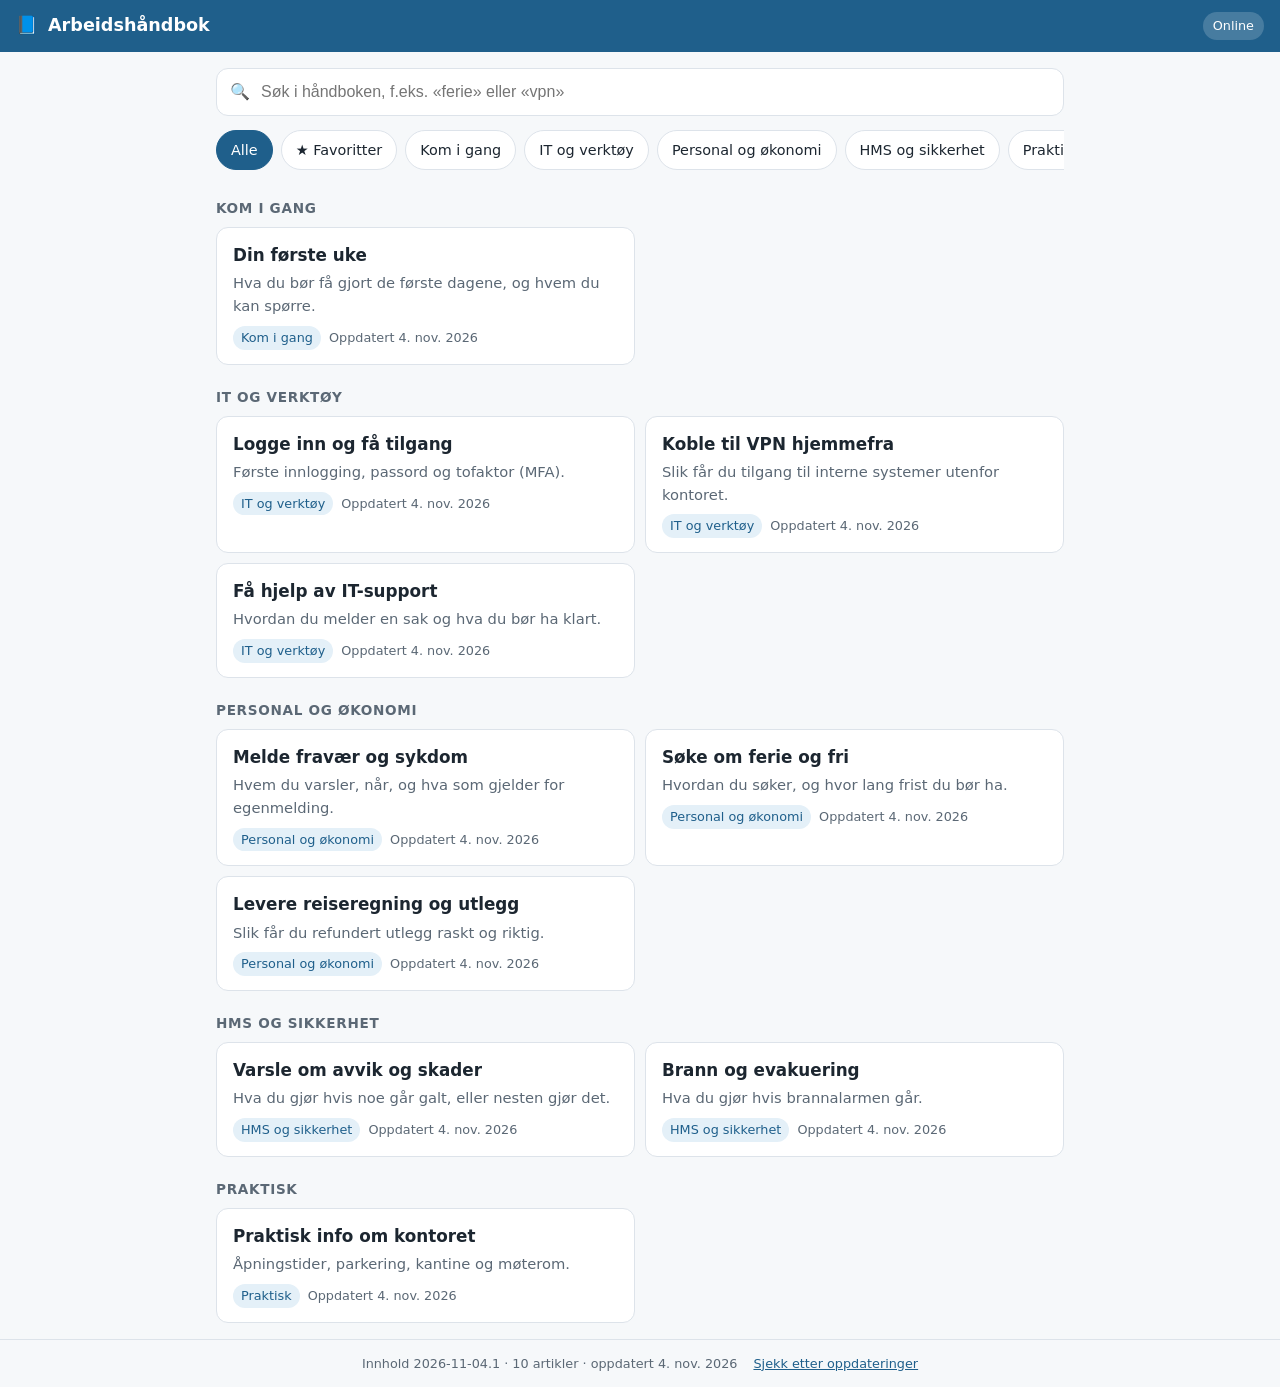
==== index.html @ 51c4134b "Add files via upload" ====
<!doctype html>
<html lang="nb">
<head>
  <meta charset="utf-8">
  <meta name="viewport" content="width=device-width, initial-scale=1, viewport-fit=cover">
  <title>Arbeidshåndbok</title>
  <meta name="description" content="Oppslagsverk for nyansatte – fungerer også uten nett.">
  <meta name="theme-color" content="#1f5f8b">
  <link rel="manifest" href="manifest.webmanifest">
  <link rel="icon" href="icons/icon-192.png">
  <link rel="apple-touch-icon" href="icons/icon-192.png">
  <link rel="stylesheet" href="style.css">
</head>
<body>
  <header class="topbar">
    <a class="brand" href="#/" aria-label="Til forsiden">
      <span class="logo" aria-hidden="true">📘</span>
      <span>Arbeidshåndbok</span>
    </a>
    <div class="status" id="status" role="status" aria-live="polite"></div>
  </header>

  <main id="app" tabindex="-1"></main>

  <div class="toast" id="toast" role="status" aria-live="polite" hidden></div>

  <footer class="footer">
    <span id="meta"></span>
    <button id="installBtn" class="link" hidden>Installer som app</button>
    <button id="refreshBtn" class="link">Sjekk etter oppdateringer</button>
  </footer>

  <script src="md.js"></script>
  <script src="app.js"></script>
</body>
</html>
---- style.css ----
:root {
  --bg: #f6f8fa;
  --surface: #ffffff;
  --text: #1c2630;
  --muted: #5b6875;
  --border: #dde3ea;
  --accent: #1f5f8b;
  --accent-text: #ffffff;
  --accent-soft: #e4f0f8;
  --good: #2b7a4b;
  --warn: #b4540a;
  --radius: 12px;
  --maxw: 880px;
}
@media (prefers-color-scheme: dark) {
  :root {
    --bg: #12171c;
    --surface: #1b232b;
    --text: #e8edf2;
    --muted: #9aa8b6;
    --border: #2d3843;
    --accent: #6db3e0;
    --accent-text: #0d1a24;
    --accent-soft: #1f3345;
    --good: #66c28a;
    --warn: #f0a15c;
  }
}
* { box-sizing: border-box; }
html { -webkit-text-size-adjust: 100%; }
body {
  margin: 0;
  font: 16px/1.55 system-ui, -apple-system, "Segoe UI", Roboto, sans-serif;
  background: var(--bg);
  color: var(--text);
  min-height: 100vh;
  display: flex;
  flex-direction: column;
  padding-left: env(safe-area-inset-left);
  padding-right: env(safe-area-inset-right);
}
a { color: var(--accent); }
button { font: inherit; color: inherit; cursor: pointer; }
:focus-visible { outline: 3px solid var(--accent); outline-offset: 2px; border-radius: 6px; }

.topbar {
  position: sticky; top: 0; z-index: 10;
  display: flex; align-items: center; justify-content: space-between; gap: 12px;
  padding: 12px 16px;
  padding-top: calc(12px + env(safe-area-inset-top));
  background: var(--accent);
  color: var(--accent-text);
}
.brand { display: flex; align-items: center; gap: 10px; color: inherit; text-decoration: none; font-weight: 700; font-size: 1.1rem; }
.status { font-size: .8rem; padding: 4px 10px; border-radius: 999px; background: rgba(255,255,255,.18); white-space: nowrap; }
.status[data-state="offline"] { background: rgba(0,0,0,.25); }

main { width: 100%; max-width: var(--maxw); margin: 0 auto; padding: 16px; flex: 1; }
main:focus { outline: none; }

.search { position: relative; margin-bottom: 14px; }
.search input {
  width: 100%; padding: 14px 16px 14px 44px; font-size: 1rem;
  border: 1px solid var(--border); border-radius: var(--radius);
  background: var(--surface); color: var(--text);
}
.search::before { content: "🔍"; position: absolute; left: 14px; top: 50%; transform: translateY(-50%); }

.chips { display: flex; gap: 8px; overflow-x: auto; padding-bottom: 6px; margin-bottom: 14px; scrollbar-width: thin; }
.chip {
  flex: 0 0 auto; padding: 8px 14px; border-radius: 999px;
  border: 1px solid var(--border); background: var(--surface); font-size: .9rem;
}
.chip[aria-pressed="true"] { background: var(--accent); color: var(--accent-text); border-color: var(--accent); }

h1 { font-size: 1.5rem; line-height: 1.25; margin: 8px 0 12px; }
h2 { font-size: 1.15rem; margin: 22px 0 8px; }
h3 { font-size: 1rem; margin: 18px 0 6px; }
.section-title { font-size: .85rem; text-transform: uppercase; letter-spacing: .05em; color: var(--muted); margin: 22px 0 8px; }

.cards { display: grid; gap: 10px; grid-template-columns: 1fr; }
@media (min-width: 640px) { .cards { grid-template-columns: 1fr 1fr; } }
.card {
  display: block; text-decoration: none; color: inherit;
  background: var(--surface); border: 1px solid var(--border); border-radius: var(--radius);
  padding: 14px 16px;
}
.card:hover { border-color: var(--accent); }
.card h3 { margin: 0 0 4px; font-size: 1.05rem; }
.card p { margin: 0; color: var(--muted); font-size: .92rem; }
.meta { display: flex; flex-wrap: wrap; gap: 8px; align-items: center; font-size: .8rem; color: var(--muted); margin-top: 8px; }
.tag { background: var(--accent-soft); color: var(--accent); padding: 2px 8px; border-radius: 999px; }
.badge-new { background: var(--good); color: #fff; padding: 2px 8px; border-radius: 999px; font-size: .75rem; }
.star { color: #d9a400; }

.article { background: var(--surface); border: 1px solid var(--border); border-radius: var(--radius); padding: 18px 18px 22px; }
.article-actions { display: flex; gap: 8px; flex-wrap: wrap; margin: 10px 0 4px; }
.btn { padding: 9px 14px; border-radius: 10px; border: 1px solid var(--border); background: var(--surface); }
.btn.primary { background: var(--accent); color: var(--accent-text); border-color: var(--accent); }
.back { display: inline-block; margin-bottom: 8px; text-decoration: none; }

.article ol, .article ul { padding-left: 1.4rem; }
.article li { margin: 4px 0; }
.article blockquote {
  margin: 12px 0; padding: 10px 14px; border-left: 4px solid var(--accent);
  background: var(--accent-soft); border-radius: 0 8px 8px 0;
}
.article blockquote.warn { border-left-color: var(--warn); }
.article code { background: var(--accent-soft); padding: 1px 6px; border-radius: 4px; font-size: .92em; }
.article table { border-collapse: collapse; width: 100%; margin: 12px 0; font-size: .95rem; display: block; overflow-x: auto; }
.article th, .article td { border: 1px solid var(--border); padding: 6px 10px; text-align: left; }
.article th { background: var(--accent-soft); }

.empty { text-align: center; color: var(--muted); padding: 36px 12px; }

.footer {
  display: flex; flex-wrap: wrap; gap: 8px 16px; align-items: center; justify-content: center;
  padding: 14px 16px calc(14px + env(safe-area-inset-bottom));
  font-size: .8rem; color: var(--muted); border-top: 1px solid var(--border);
}
.link { background: none; border: none; color: var(--accent); text-decoration: underline; padding: 0; font-size: .8rem; }

.toast {
  position: fixed; left: 50%; bottom: calc(24px + env(safe-area-inset-bottom)); transform: translateX(-50%);
  background: var(--text); color: var(--bg); padding: 10px 16px; border-radius: 10px; font-size: .9rem;
  max-width: calc(100% - 32px); z-index: 20; box-shadow: 0 4px 16px rgba(0,0,0,.25);
}
.toast[hidden] { display: none; }

@media print {
  .topbar, .footer, .article-actions, .back, .toast { display: none !important; }
  body { background: #fff; color: #000; }
  .article { border: none; padding: 0; }
}
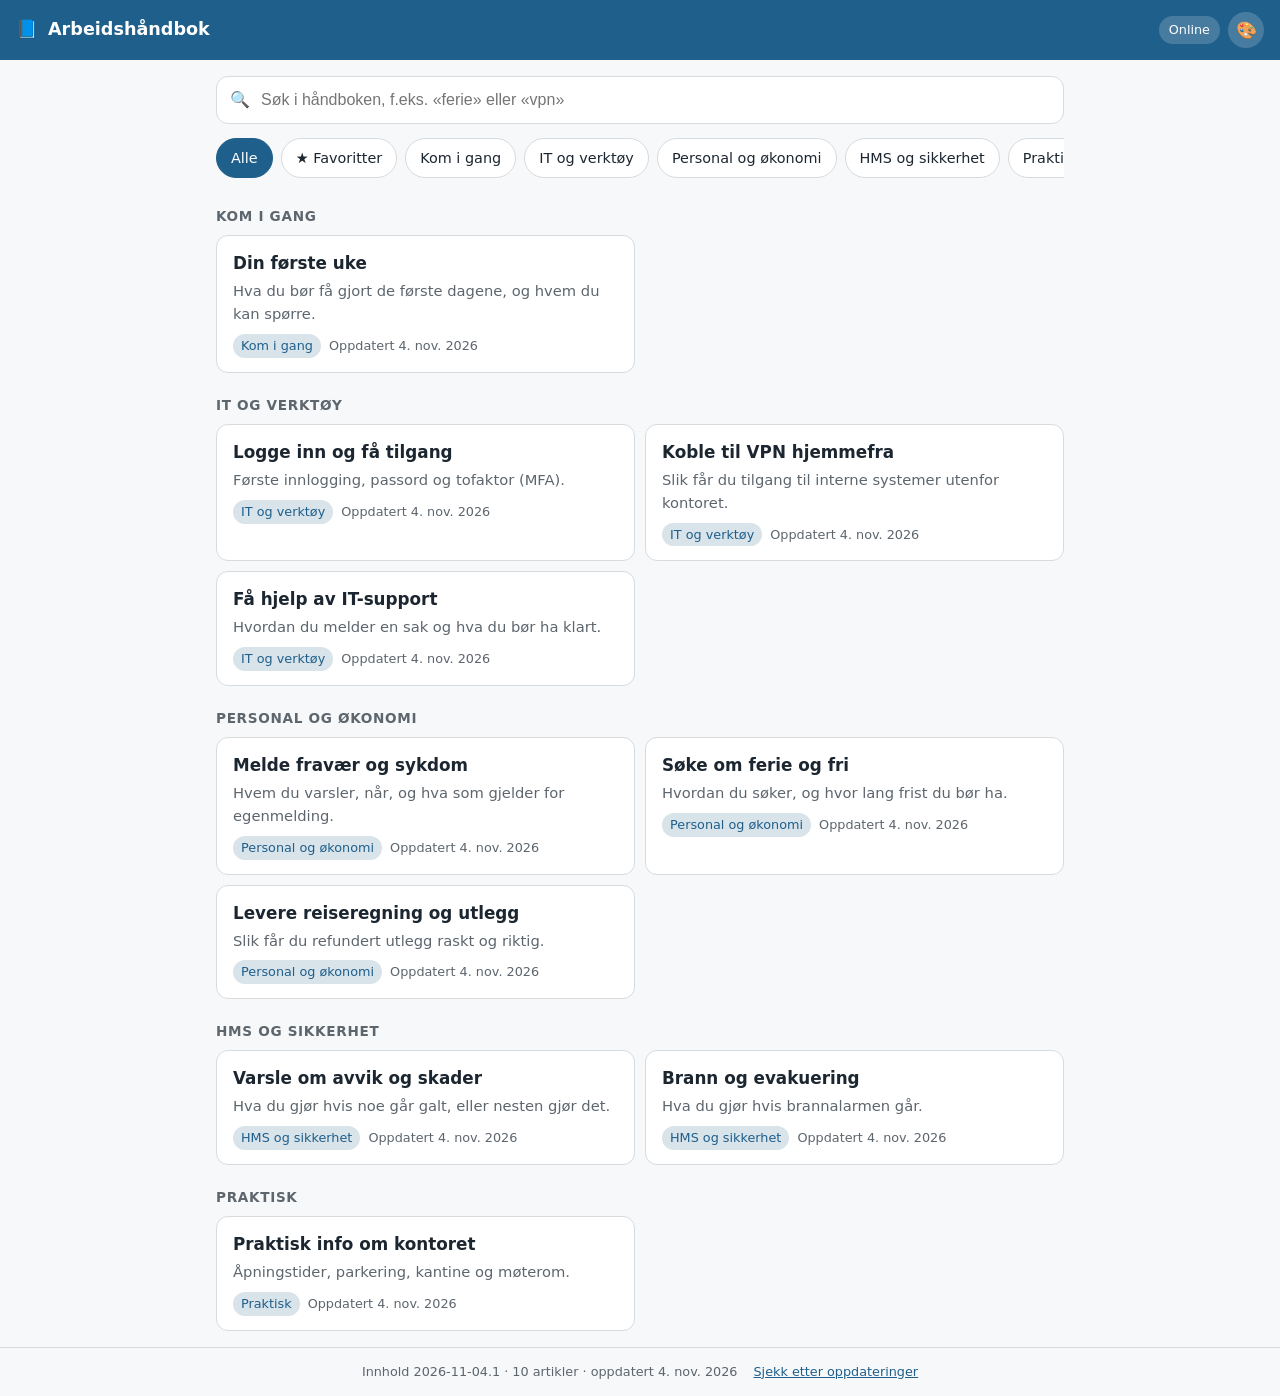
==== commit 9b03c56c: "Add files via upload" ====
--- a/index.html
+++ b/index.html
@@ -10,14 +10,18 @@
   <link rel="icon" href="icons/icon-192.png">
   <link rel="apple-touch-icon" href="icons/icon-192.png">
   <link rel="stylesheet" href="style.css">
+  <script src="theme.js"></script>
 </head>
 <body>
   <header class="topbar">
     <a class="brand" href="#/" aria-label="Til forsiden">
-      <span class="logo" aria-hidden="true">📘</span>
-      <span>Arbeidshåndbok</span>
+      <span class="logo" id="brandLogo" aria-hidden="true">📘</span>
+      <span id="brandName">Arbeidshåndbok</span>
     </a>
-    <div class="status" id="status" role="status" aria-live="polite"></div>
+    <div class="topright">
+      <div class="status" id="status" role="status" aria-live="polite"></div>
+      <button type="button" class="iconbtn" id="themeBtn" aria-label="Utseende: lyst/mørkt og tema" title="Utseende">🎨</button>
+    </div>
   </header>
 
   <main id="app" tabindex="-1"></main>
--- a/style.css
+++ b/style.css
@@ -132,3 +132,29 @@
   body { background: #fff; color: #000; }
   .article { border: none; padding: 0; }
 }
+
+/* Bilder i artikler */
+.article figure { margin: 16px 0; }
+.article img { display: block; max-width: 100%; height: auto; border-radius: 8px; border: 1px solid var(--border); background: var(--accent-soft); }
+.article figcaption { font-size: .85rem; color: var(--muted); margin-top: 6px; }
+
+/* Klikkbare områder i bilder */
+.imgmap { position: relative; display: block; line-height: 0; }
+.imgmap img { display: block; }
+.imgmap a.hot { position: absolute; display: block; border-radius: 6px; border: 2px solid transparent; transition: background .15s, border-color .15s; }
+.imgmap a.hot:hover, .imgmap a.hot:focus-visible { background: rgba(31, 95, 139, .18); border-color: var(--accent); outline: none; }
+.hot-list { font-size: .9rem; margin: 8px 0 0; }
+
+/* Logo og temavelger */
+.topright { display: flex; align-items: center; gap: 8px; }
+.iconbtn { background: rgba(255,255,255,.18); border: 0; border-radius: 999px; width: 36px; height: 36px; color: inherit; font-size: 1.05rem; line-height: 1; }
+.iconbtn:hover { background: rgba(255,255,255,.3); }
+.logo-img { display: block; height: 28px; width: auto; max-width: 120px; object-fit: contain; }
+.tema-dlg { width: min(420px, 94vw); border: 1px solid var(--border); border-radius: var(--radius); background: var(--surface); color: var(--text); padding: 16px 18px; }
+.tema-dlg::backdrop { background: rgba(0,0,0,.5); }
+.tema-dlg h2 { margin-top: 0; }
+.tema-dlg fieldset { border: 1px solid var(--border); border-radius: 10px; margin: 0 0 12px; padding: 6px 12px 10px; }
+.tema-dlg label { display: flex; align-items: center; gap: 8px; margin: 8px 0; }
+.tema-dlg .sw { display: inline-flex; border-radius: 6px; overflow: hidden; border: 1px solid var(--border); }
+.tema-dlg .sw i { display: block; width: 16px; height: 18px; }
+.tema-btns { display: flex; justify-content: flex-end; }
